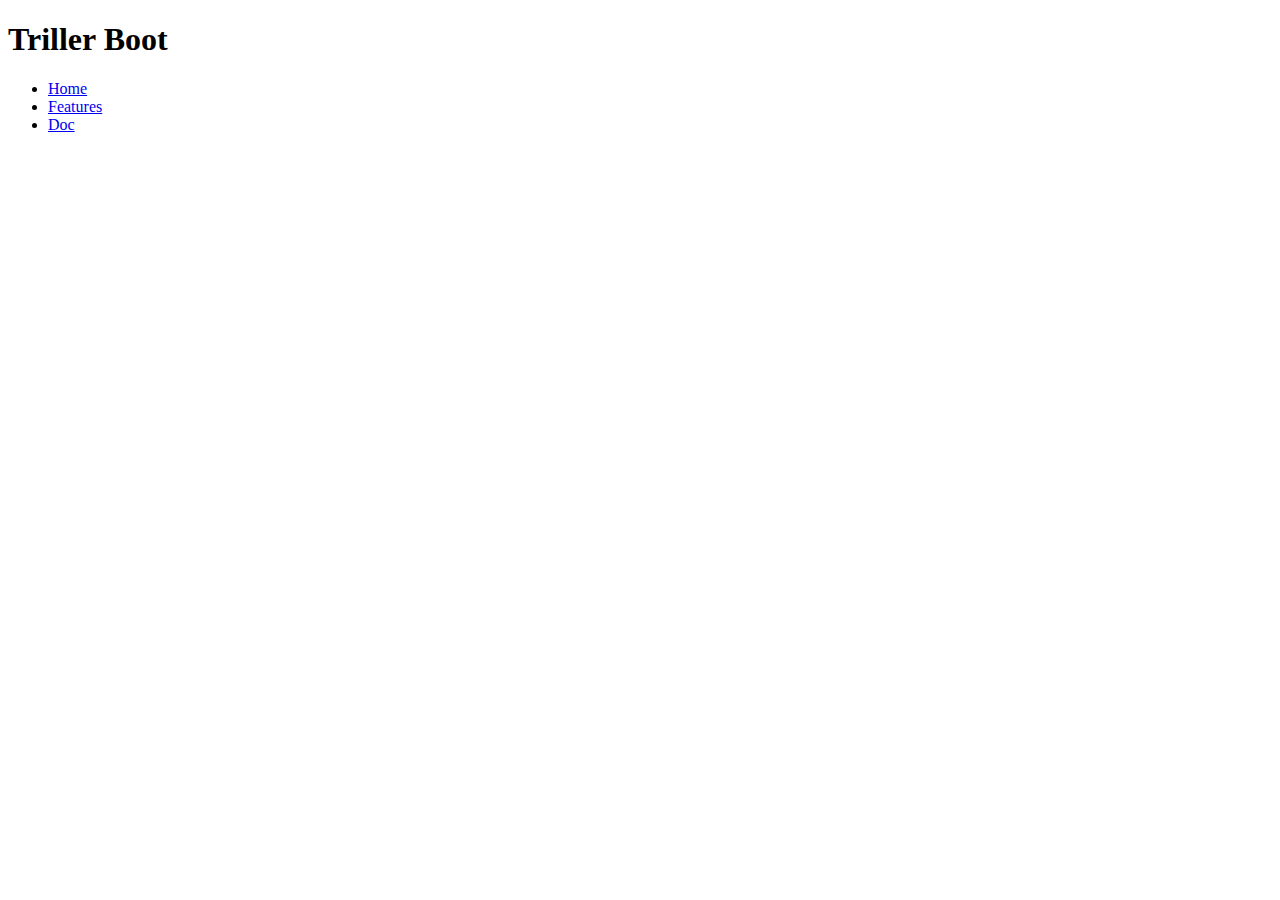
==== doc.html @ 160f5f30 "Docfile add and Doc css Added" ====
<!DOCTYPE html>
<html lang="en">
<head>
    <meta charset="UTF-8">
    <meta http-equiv="X-UA-Compatible" content="IE=edge">
    <meta name="viewport" content="width=device-width, initial-scale=1.0">
    <link rel="stylesheet" href="https://cdnjs.cloudflare.com/ajax/libs/font-awesome/6.0.0/css/all.min.css" integrity="sha512-9usAa10IRO0HhonpyAIVpjrylPvoDwiPUiKdWk5t3PyolY1cOd4DSE0Ga+ri4AuTroPR5aQvXU9xC6qOPnzFeg==" crossorigin="anonymous" referrerpolicy="no-referrer" />
    <link rel="stylesheet" href="/cssfiles/utilitties.css">
    <link rel="stylesheet" href="/cssfiles/doc.css">
    <title> Triller Boot| Doc</title>
</head>
<body>
    <header class="navbar">
        <div class="container flex">
            <div class="logo">
                <h1>
                    Triller Boot
                </h1>
            </div><ul>
                <li><a href="index.html">Home</a></li>
                <li><a href="features.html">Features</a></li>
                <li><a href="doc.html">Doc</a></li>
            </ul>
            <div>

            </div>
        </div>
    </header>
</body>
</html>
---- cssfiles/utilitties.css ----
/* BackGround & coloured button */

.btn-primary, .bg-primary{
    background-color: var(--primary-color);
    color: #fff;
}
.btn-secondary, .bg-secondary{
    background-color: var(--secondary-color);
    color: #fff;
}
.btn-dark, .bg-dark{
    background-color: var(--dark-color);
    color: #fff;
}
.btn-light, .bg-light{
    background-color: var(--light-color);
    color: #fff;
}

.sub-headbg-light{
    background-color: var(--light-color);
}


.text-center{
    text-align: center;
}

.bg-primary a,
.btn-primary a,
.btn-secondary a,
.bg-secondary a,
.bg-dark a,
.btn-dark a {
    color: #fff;
}

/* /Text-sizes/ */
.lead{
   font-size:20px ;
}
.sm{
   font-size: 1rem;
}
.md{
    font-size:2rem ;
}
.lg{
    font-size:3rem ;
}
.xl{
    font-size: 4rem;
}





/* margins */
.my-1{
    margin: 1rem 0;
}

.my-2{
    margin: 1.5rem 0;
}

.my-3{
    margin: 2rem 0;
}

.my-4{
    margin: 3rem 0;
}

.my-5{
    margin: 4rem 0;
}



/* margins */
.m-1{
    margin: 1rem 0;
}

.m-2{
    margin: 1.5rem 0;
}

.m-3{
    margin: 2rem 0;
}

.m-4{
    margin: 3rem 0;
}

.m-5{
    margin: 4rem 0;
}

/* /padding */

/* margins */
.py-1{
    padding: 1rem 0;
}

.py-2{
    padding: 1.5rem 0;
}

.py-3{
    padding: 2rem 0;
}

.py-4{
    padding: 3rem 0;
}

.py-5{
    padding: 4rem 0;
}
---- cssfiles/doc.css ----
@import url('https://fonts.googleapis.com/css2?family=Lato:wght@300&display=swap');
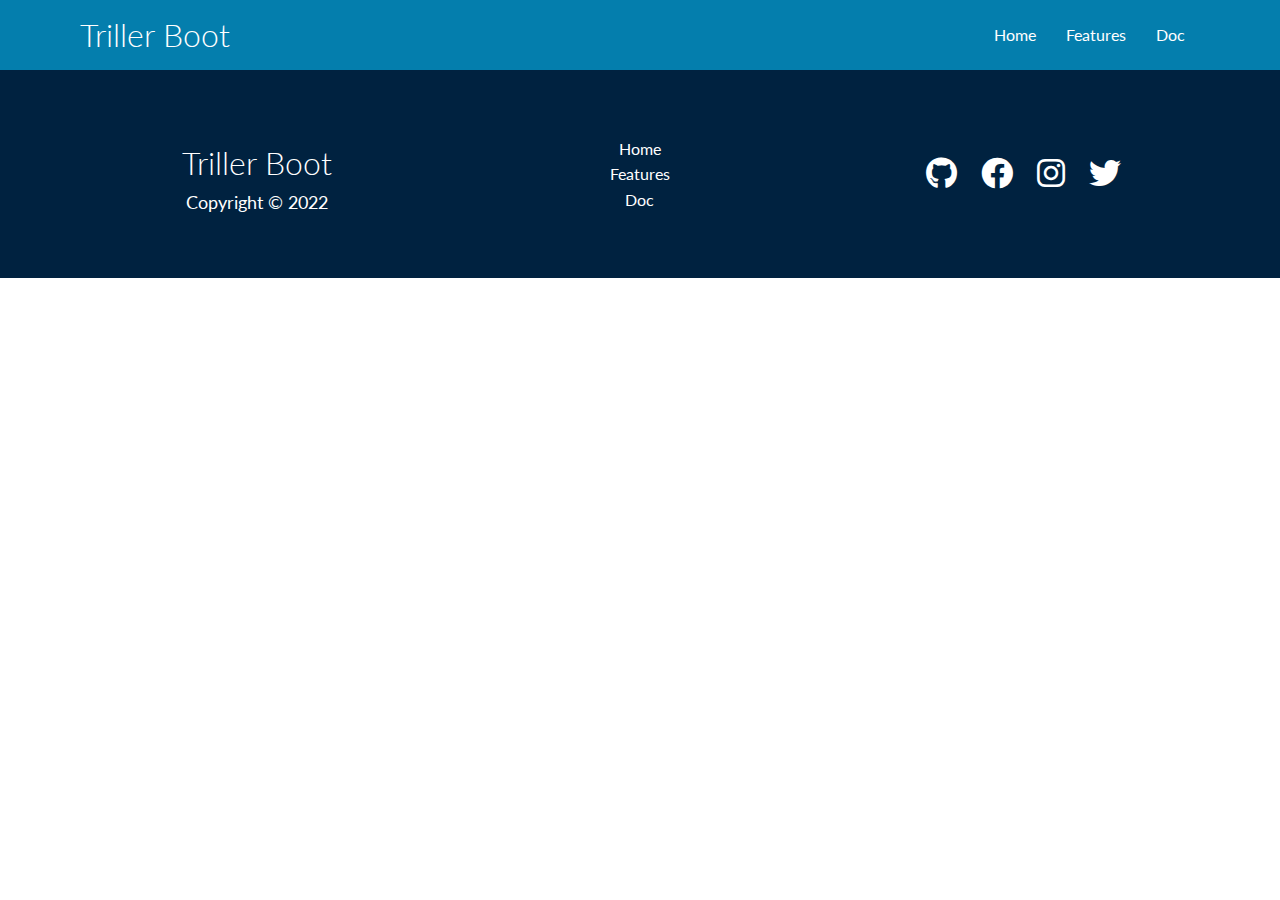
==== commit f5918fd9: "completed footer" ====
--- a/doc.html
+++ b/doc.html
@@ -16,15 +16,38 @@
                 <h1>
                     Triller Boot
                 </h1>
-            </div><ul>
-                <li><a href="index.html">Home</a></li>
-                <li><a href="features.html">Features</a></li>
-                <li><a href="doc.html">Doc</a></li>
-            </ul>
-            <div>
-
+            </div>
+            <div class="nav-bar menu-list">
+                <ul>
+                    <li><a href="index.html">Home</a></li>
+                    <li><a href="features.html">Features</a></li>
+                    <li><a href="doc.html">Doc</a></li>
+                </ul>
+            </div>
             </div>
         </div>
     </header>
+    <footer class="footer bg-dark py-5">
+        <div class="container grid grid-3">
+            <div>
+                <h1>Triller Boot</h1>  
+                <p>Copyright &copy; 2022</p>
+            </div>
+            <div>
+                <ul>
+                    <li><a href="index.html">Home</a></li>
+                    <li><a href="features.html">Features</a></li>
+                    <li><a href="doc.html">Doc</a></li>
+                </ul>
+            </div>
+            <div class="social">
+                <a href=""><i class="fab fa-github fa-2x"></i></a>
+                <a href=""><i class="fab fa-facebook fa-2x"></i></a>
+                <a href=""><i class="fab fa-instagram fa-2x"></i></a>
+                <a href=""><i class="fab fa-twitter fa-2x"></i></a>
+            </div>
+        </div>
+        
+    </footer>
 </body>
 </html>--- a/cssfiles/doc.css
+++ b/cssfiles/doc.css
@@ -1 +1,131 @@
-@import url('https://fonts.googleapis.com/css2?family=Lato:wght@300&display=swap');+@import url('https://fonts.googleapis.com/css2?family=Lato:wght@300&display=swap');
+
+:root{
+    --primary-color : #047ead;
+    --secondary-color: #1c3fa8;
+    --dark-color: #002240;
+    --light-color: #f4f4f4;
+}
+
+
+*{
+    padding: 0;
+    margin: 0;
+    box-sizing: border-box;
+}
+
+body{
+    font-family: "Lato" , sans-serif;
+    line-height: 1.6;
+    color: #333;
+}
+
+h1,h2{
+    font-weight: 300;
+    line-height: 1.2;
+    margin: 10px 0;
+}
+ul{
+    list-style: none;
+}
+p {
+    line-height: 1.2;
+    font-size: 18px;
+
+}
+a {
+    text-decoration: none;
+    color: #333;
+}
+img{
+    width: 100px;
+}
+
+header{
+    background-color: var(--primary-color);
+    height: 70px;
+    color: #fff;
+}
+
+.navbar .flex{
+    justify-content: space-between;
+}
+
+.container {
+   max-width: 1200px;
+    padding: 0 40px;
+    margin: 0 auto ;
+    overflow:auto ;
+}
+
+.flex{
+    display: flex;
+    justify-content:center;
+    align-items: center;
+    height: 100%;
+}
+
+.grid{
+    display: grid;
+    grid-template-columns: repeat(3, 1fr);
+    justify-content: center;
+    align-items: center;
+    gap: 30px;
+
+}
+
+ header ul{
+    display: flex;
+    
+}
+
+.navbar ul a{
+    padding: 10px;
+    margin: 0 5px;
+    color: #fff;
+
+}
+.navbar ul a:hover{
+    border-bottom: 2px solid #fff ;
+}
+
+/* footer */
+footer{
+    text-align: center;
+}
+
+.social a{
+    margin: 10px;
+}
+
+
+
+
+
+
+
+/* Tablet and Below */
+@media (max-width:786px){
+    footer .grid {
+        display: flex;
+        flex-direction: column;
+    }
+}
+
+/* /Mobile Phoneand below */
+@media (max-width:500px){
+    header{
+        height: 110px;
+    }
+
+    .flex{
+        flex-direction: column;
+    }
+
+    header ul{
+        background-color: rgba(0, 0, 0,0.1);
+        padding: 10px;
+        border-radius: 10px;
+    }
+  
+}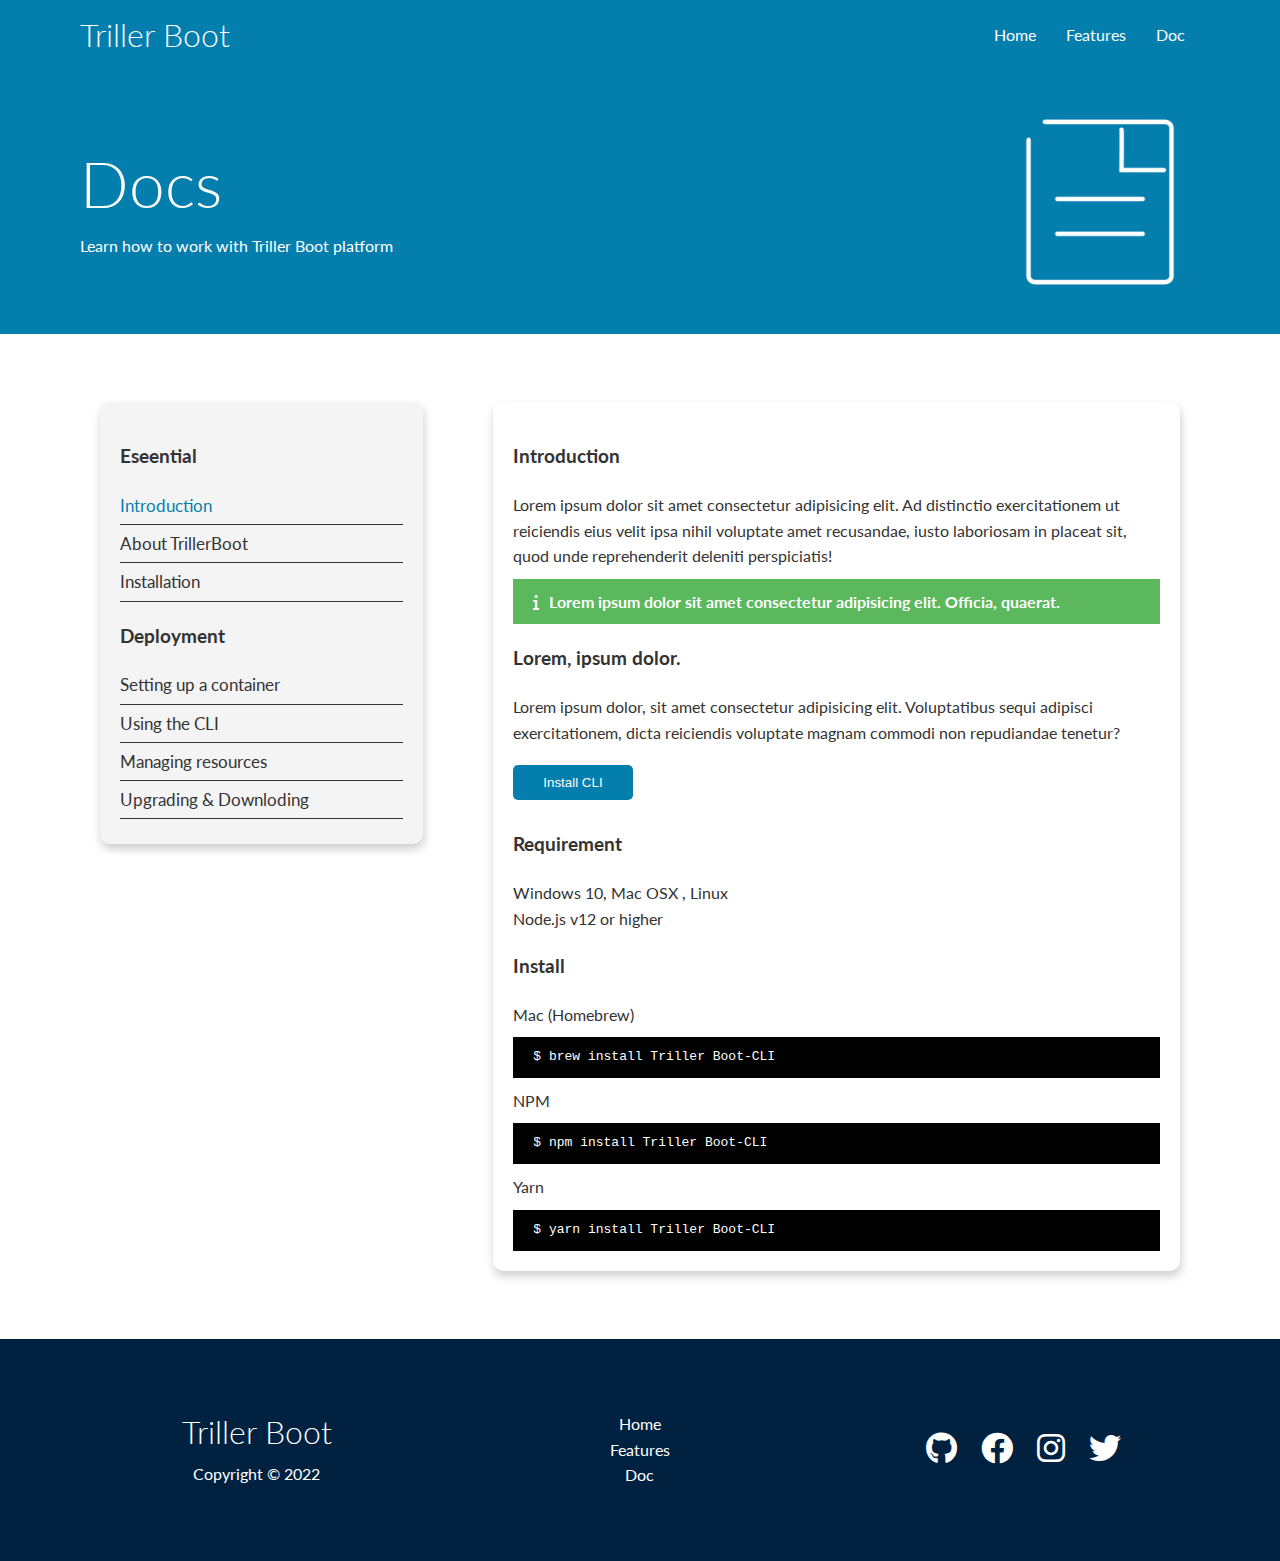
==== commit c5ee9a8f: "Doc page update" ====
--- a/doc.html
+++ b/doc.html
@@ -27,6 +27,79 @@
             </div>
         </div>
     </header>
+    <!-- doc-head -->
+    <section class="doc-head bg-primary py-3">
+        <div class="container grid">
+            <div>
+                <h1 class="xl">Docs</h1>
+                <p>Learn how to work with Triller Boot platform</p>
+            </div>
+            <img src="/images/docs.png" alt="Docs-image">
+        </div>
+    </section>
+
+    <!-- Main section -->
+    <section class="doc-main my-4" >
+        <div class="container grid">
+            <div class="card  p-3 "  style=" background-color: #f4f4f4">
+                <h3 class=" my-2">Eseential</h3>
+                <nav>
+                    <ul>
+                        <li><a class="text-primary" href="">Introduction</a></li>
+                        <li><a href="">About TrillerBoot</a></li>
+                        <li><a href="">Installation</a></li>
+                    </ul>
+                </nav>
+                <h3 class="my-2">Deployment</h3>
+                <nav>
+                    <ul>
+                        <li><a href="">Setting up a container</a></li>
+                        <li><a href="">Using the CLI</a></li>
+                        <li><a href="">Managing resources</a></li>
+                        <li><a href="">Upgrading & Downloding</a></li>
+                    </ul>
+                </nav>
+            </div>
+            <div class="card">
+                <h3>Introduction</h3>
+                <p>Lorem ipsum dolor sit amet consectetur adipisicing
+                     elit. Ad distinctio exercitationem ut reiciendis
+                     eius velit ipsa nihil voluptate amet recusandae, 
+                     iusto laboriosam in placeat sit, quod unde 
+                     reprehenderit deleniti perspiciatis!
+                </p>
+
+                <div class="alert alert-success">
+                    <i class="fas fa-info"> </i>Lorem ipsum dolor sit
+                     amet consectetur adipisicing elit. Officia, 
+                     quaerat.
+                </div>
+
+                <h3>Lorem, ipsum dolor.</h3>
+                <p>Lorem ipsum dolor, sit amet consectetur adipisicing 
+                    elit. Voluptatibus sequi adipisci exercitationem,
+                     dicta reiciendis voluptate magnam commodi non
+                      repudiandae tenetur?</p>
+                <button class="btn btn-primary">Install CLI</button>
+
+                <h3>Requirement</h3>
+                <ul>
+                    <li>Windows 10, Mac OSX , Linux</li>
+                    <li>Node.js v12 or higher</li>
+                </ul>
+
+                <h3>Install</h3>
+                <p>Mac (Homebrew)</p>
+
+                <pre><code>$ brew install Triller Boot-CLI</code></pre>
+                <p>NPM</p>
+                <pre><code>$ npm install Triller Boot-CLI</code></pre>
+                <p>Yarn</p>
+                <pre><code>$ yarn install Triller Boot-CLI</code></pre>
+            </div>
+        </div>
+    </section>
+    <!-- footer -->
     <footer class="footer bg-dark py-5">
         <div class="container grid grid-3">
             <div>
--- a/cssfiles/utilitties.css
+++ b/cssfiles/utilitties.css
@@ -35,6 +35,24 @@
     color: #fff;
 }
 
+/* 
+text-color */
+.text-primary{
+   color: var(--primary-color);
+}
+.btn-secondary{
+   color: var(--secondary-color);
+
+}
+.text-dark{
+    color: var(--dark-color);
+   
+}
+.text-light{
+    color: var(--light-color);
+}
+
+
 /* /Text-sizes/ */
 .lead{
    font-size:20px ;
@@ -53,7 +71,25 @@
 }
 
 
+.alert{
+    background-color: var(--light-color);
+    padding: 10px 20px;
+    font-weight: bold;
+    margin: 10px 0;
+}
 
+.alert i{
+    margin-right: 10px;
+}
+
+.alert-success {
+    background-color: var(--success-color);
+    color: #fff;
+}
+
+.alert-error{
+    background-color: var(--error-color);
+}
 
 
 /* margins */
--- a/cssfiles/doc.css
+++ b/cssfiles/doc.css
@@ -5,6 +5,9 @@
     --secondary-color: #1c3fa8;
     --dark-color: #002240;
     --light-color: #f4f4f4;
+    --success-color: #5cb85c;
+    --error-color: #d9534f;
+
 }
 
 
@@ -29,8 +32,9 @@
     list-style: none;
 }
 p {
-    line-height: 1.2;
-    font-size: 18px;
+    line-height: 1.6;
+    font-size: 16px;
+    margin: 10px 0;
 
 }
 a {
@@ -40,6 +44,13 @@
 img{
     width: 100px;
 }
+
+code , pre {
+    background-color: black;
+    color: #fff;
+    padding: 10px;
+}
+/* Content */
 
 header{
     background-color: var(--primary-color);
@@ -66,7 +77,7 @@
 }
 
 .grid{
-    display: grid;
+    display: grid;   
     grid-template-columns: repeat(3, 1fr);
     justify-content: center;
     align-items: center;
@@ -75,18 +86,84 @@
 }
 
  header ul{
-    display: flex;
-    
+    display: flex; 
 }
 
 .navbar ul a{
     padding: 10px;
     margin: 0 5px;
     color: #fff;
-
-}
+}
+
 .navbar ul a:hover{
     border-bottom: 2px solid #fff ;
+}
+
+/* doc-head */
+
+.doc-head .grid{
+    grid-template-columns: repeat(2, 1fr);
+}
+.doc-head .grid img{
+    width: 200px;
+    justify-self: flex-end;
+}
+
+/* Main Doc */
+
+.card {
+    background-color: #f4f4f4;
+    padding: 20px;
+    background-color: #fff;
+    color: #333;
+    cursor: pointer;
+    box-shadow: 1px 5px 10px rgba(0, 0, 0,0.2);
+    border-radius: 10px;
+    margin: 20px;
+}
+
+.doc-main .grid{
+    grid-template-columns: 1fr 2fr;
+    align-items: flex-start;
+}
+
+
+
+.doc-main h3{
+    margin: 20px 0;
+}
+/*  .card{
+     background-color: #fff;
+     color:#333 ;
+     border-radius: 10px;
+     box-shadow: 0 1px 3px rgba(0, 0, 0, 0.2);
+     padding: 20px;
+     margin: 10px;
+ } */
+
+ .doc-main .btn {
+     margin: 10px 0;
+ }
+
+ .doc-main nav li{
+     font-size: 17px;
+     padding-bottom: 5px;
+     margin-bottom: 5px;
+     border-bottom: 1px solid #333;
+ }
+.doc-main  a:hover{
+    font-weight: bold;
+}
+
+.btn {
+    display: inline-block;
+    background-color:var(--primary-color);
+    cursor: pointer;
+    padding: 10px 30px;
+    border: none;
+    border-radius: 5px;
+    color: #fff;
+    
 }
 
 /* footer */
@@ -106,10 +183,23 @@
 
 /* Tablet and Below */
 @media (max-width:786px){
+    .doc-head .grid{
+        text-align: center;
+        display: flex;
+        flex-direction: column;
+    }
+    .doc-main .grid{
+        text-align: center;
+        display: flex;
+        flex-direction: column;
+        align-items: center;
+    }
     footer .grid {
         display: flex;
         flex-direction: column;
     }
+
+
 }
 
 /* /Mobile Phoneand below */
